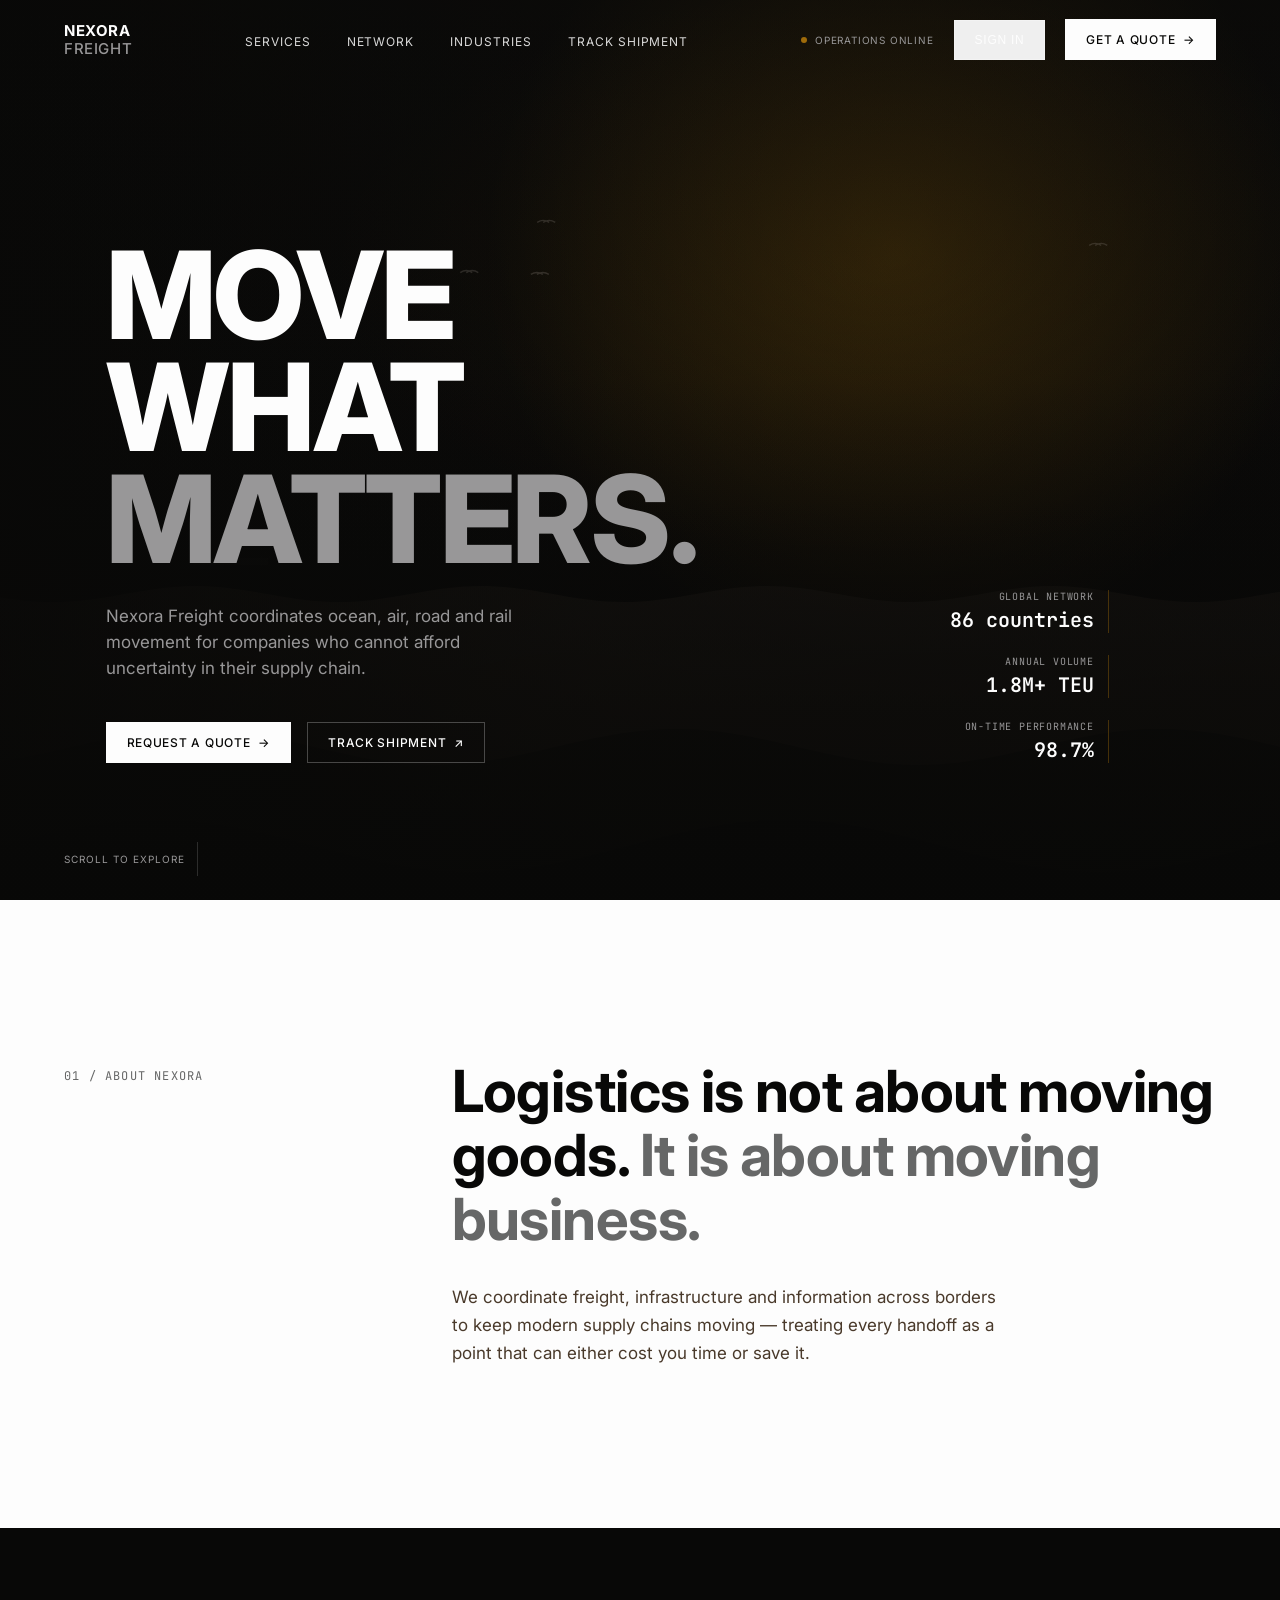
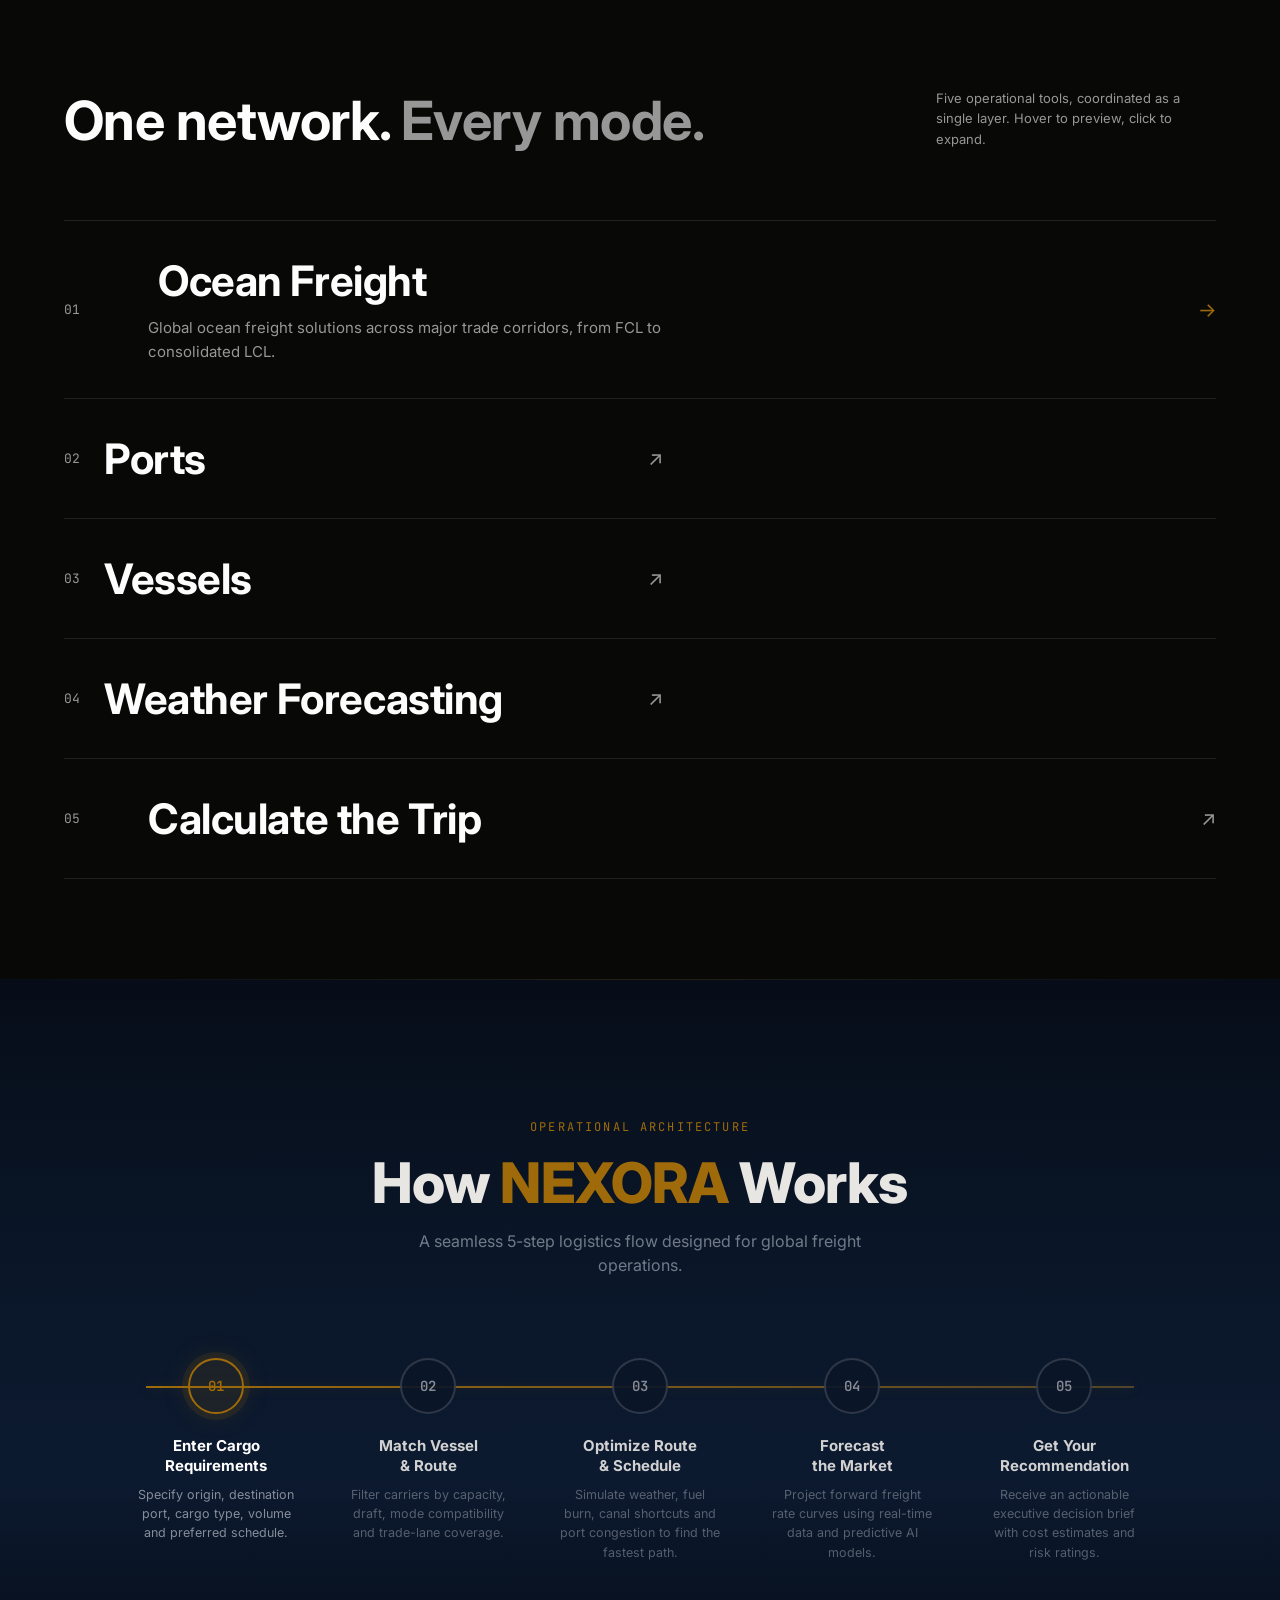
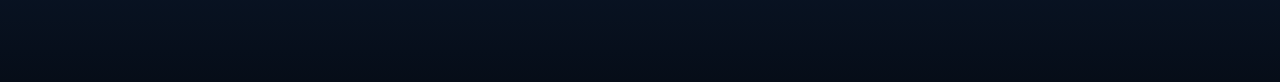
==== hackathon/frontend/index.html @ 0a317896 "final" ====
<!DOCTYPE html>
<html lang="en">

<head>
    <meta charset="UTF-8">
    <meta name="viewport" content="width=device-width, initial-scale=1, viewport-fit=cover">
    <title>Nexora Freight — Global Logistics &amp; Supply Chain Solutions</title>
    <meta name="description"
        content="Nexora Freight provides global ocean, air, road and rail logistics, freight forwarding, supply-chain visibility and transportation solutions.">
    <link rel="preconnect" href="https://fonts.googleapis.com">
    <link rel="preconnect" href="https://fonts.gstatic.com" crossorigin>
    <link
        href="https://fonts.googleapis.com/css2?family=Inter:wght@400;500;600;700;800&family=JetBrains+Mono:wght@400;500&display=swap"
        rel="stylesheet">
    <link rel="stylesheet" href="style.css">
    <script src="https://accounts.google.com/gsi/client" async defer></script>
</head>

<body>

    <nav id="nav" aria-label="Primary">
        <div class="wrap row">
            <div class="logo">NEXORA<span>FREIGHT</span></div>
            <ul class="nav-links">
                <li><a href="#services">SERVICES</a></li>
                <li><a href="#">NETWORK</a></li>
                <li><a href="#">INDUSTRIES</a></li>
                <li><a href="#">TRACK SHIPMENT</a></li>
            </ul>
            <div class="nav-right">
                <span class="status"><span class="dot"></span>OPERATIONS ONLINE</span>
                <button class="btn btn-ghost" id="signInBtn" type="button" style="cursor:pointer">SIGN IN</button>
                <a href="trip_invoice.html" class="btn btn-primary">GET A QUOTE <span class="arrow">→</span></a>

                <!-- User Profile (hidden until login) -->
                <div class="profile-wrapper" id="profileWrapper" style="display:none">
                    <button class="profile-avatar" id="profileAvatar" type="button" aria-label="User menu"></button>
                    <div class="profile-dropdown" id="profileDropdown">
                        <div class="profile-header" id="profileHeader">
                            <div class="profile-avatar-lg" id="profileAvatarLg"></div>
                            <div class="profile-info">
                                <div class="profile-name" id="profileName"></div>
                                <div class="profile-email" id="profileEmail"></div>
                            </div>
                        </div>
                        <div class="profile-divider"></div>
                        <a href="dashboard.html" class="profile-item" id="profileDashboard">
                            <svg width="16" height="16" viewBox="0 0 24 24" fill="none" stroke="currentColor"
                                stroke-width="2" stroke-linecap="round" stroke-linejoin="round">
                                <rect x="3" y="3" width="7" height="7" />
                                <rect x="14" y="3" width="7" height="7" />
                                <rect x="3" y="14" width="7" height="7" />
                                <rect x="14" y="14" width="7" height="7" />
                            </svg>
                            Dashboard
                        </a>
                        <button class="profile-item profile-logout" id="profileLogout" type="button">
                            <svg width="16" height="16" viewBox="0 0 24 24" fill="none" stroke="currentColor"
                                stroke-width="2" stroke-linecap="round" stroke-linejoin="round">
                                <path d="M9 21H5a2 2 0 01-2-2V5a2 2 0 012-2h4" />
                                <polyline points="16 17 21 12 16 7" />
                                <line x1="21" y1="12" x2="9" y2="12" />
                            </svg>
                            Logout
                        </button>
                    </div>
                </div>

                <button class="mobile-toggle">MENU</button>
            </div>
        </div>
    </nav>

    <header class="hero">
        <div class="hero-video" aria-hidden="true"><canvas id="oceanScene"></canvas>
            <div class="grain"></div>
        </div>
        <div class="wrap">
            <div class="eyebrow mono"><span>GLOBAL FREIGHT &amp; LOGISTICS</span><span>EST. 2008</span></div>
            <div class="hero-inner">
                <div>
                    <h1 class="headline">Move<br>what<br><em>matters.</em></h1>
                    <p class="hero-sub">Nexora Freight coordinates ocean, air, road and rail movement for companies who
                        cannot afford uncertainty in their supply chain.</p>
                    <div class="hero-ctas">
                        <a href="#" class="btn btn-primary">REQUEST A QUOTE <span class="arrow">→</span></a>
                        <a href="#" class="btn btn-ghost">TRACK SHIPMENT <span class="arrow">↗</span></a>
                    </div>
                </div>
                <div class="hud-col mono">
                    <div class="item">
                        <div class="label">GLOBAL NETWORK</div>
                        <div class="val">86 countries</div>
                    </div>
                    <div class="item">
                        <div class="label">ANNUAL VOLUME</div>
                        <div class="val">1.8M+ TEU</div>
                    </div>
                    <div class="item">
                        <div class="label">ON-TIME PERFORMANCE</div>
                        <div class="val">98.7%</div>
                    </div>
                </div>
            </div>
        </div>
        <div class="scroll-cue"><span>SCROLL TO EXPLORE</span><span class="line"></span></div>
    </header>

    <div class="modal-overlay" id="signInOverlay" role="dialog" aria-modal="true" aria-labelledby="signInTitle">
        <div class="modal">
            <button class="modal-close" id="signInClose" aria-label="Close sign in">×</button>
            <div class="eyebrow-sm mono">NEXORA FREIGHT · CLIENT PORTAL</div>
            <h3 id="signInTitle">Sign in to your account</h3>

            <form class="modal-form" id="signInForm" novalidate>
                <!-- Google Sign-In Button (rendered by Google) -->
                <div id="googleBtnContainer" class="google-btn-container"></div>

                <div class="modal-divider">
                    <span class="modal-divider-line"></span>
                    <span class="modal-divider-text mono">OR</span>
                    <span class="modal-divider-line"></span>
                </div>

                <div class="field" id="emailField">
                    <label for="signInEmail">Work email</label>
                    <input type="email" id="signInEmail" autocomplete="email" placeholder="you@company.com">
                    <div class="field-error">Enter a valid email address.</div>
                </div>
                <div class="field" id="passField">
                    <label for="signInPass">Password</label>
                    <input type="password" id="signInPass" autocomplete="current-password" placeholder="••••••••">
                    <div class="field-error">Password must be at least 6 characters.</div>
                </div>
                <button type="submit" class="modal-submit">SIGN IN →</button>
                <p class="modal-switch">No account yet? <button type="button" id="toRegister">Request access</button>
                </p>
            </form>

            <div class="modal-success" id="signInSuccess">
                <div class="check">✓</div>
                <h3 style="font-size:18px;margin-bottom:8px">You're signed in</h3>
                <p style="color:var(--text-sec);font-size:13px">Redirecting to your operations dashboard…</p>
            </div>
        </div>
    </div>

    <section class="intro">
        <div class="wrap intro-grid">
            <div class="intro-label mono">01 / ABOUT NEXORA</div>
            <div>
                <h2 class="statement">Logistics is not about moving goods. <span class="fade">It is about moving
                        business.</span></h2>
                <p class="intro-para">We coordinate freight, infrastructure and information across borders to keep
                    modern supply chains moving — treating every handoff as a point that can either cost you time or
                    save it.</p>
            </div>
        </div>
    </section>

    <section class="services" id="services">
        <div class="wrap">
            <div class="services-head">
                <h2 class="services-title">One network. <span class="muted">Every mode.</span></h2>
                <p class="services-note">Five operational tools, coordinated as a single layer. Hover to preview, click
                    to expand.</p>
            </div>

            <div id="serviceList">
                <div class="service-row" data-preview="OCEAN VESSEL">
                    <span class="num mono">01</span>
                    <div class="titles">
                        <h3>Ocean Freight</h3>
                        <p class="desc">Global ocean freight solutions across major trade corridors, from FCL to
                            consolidated LCL.</p>
                    </div>
                    <span class="arrow">↗</span>
                </div>
                <a href="ports_network.html" class="service-row" data-preview="PORT NETWORK" style="cursor:pointer;text-decoration:none;color:inherit;display:flex;align-items:center;gap:24px;">
                    <span class="num mono">02</span>
                    <div class="titles">
                        <h3>Ports</h3>
                        <p class="desc">Live congestion and berth status across our partner port network, so delays are
                            visible before they cost you.</p>
                    </div>
                    <span class="arrow">↗</span>
                </a>
                <a href="vessel_match.html" class="service-row" data-preview="VESSEL TRACKING" style="cursor:pointer;text-decoration:none;color:inherit;display:flex;align-items:center;gap:24px;">
                    <span class="num mono">03</span>
                    <div class="titles">
                        <h3>Vessels</h3>
                        <p class="desc">Smart vessel recommendations based on your cargo type, volume and real port constraints from our global database.</p>
                    </div>
                    <span class="arrow">↗</span>
                </a>
                <a href="weather_forecast.html" class="service-row" data-preview="ROUTE WEATHER" style="cursor:pointer;text-decoration:none;color:inherit;display:flex;align-items:center;gap:24px;">
                    <span class="num mono">04</span>
                    <div class="titles">
                        <h3>Weather Forecasting</h3>
                        <p class="desc">Route-level weather and sea-state forecasting, flagged early so plans can adjust
                            before disruption hits.</p>
                    </div>
                    <span class="arrow">↗</span>
                </a>
                <div class="service-row" data-preview="TRIP ESTIMATOR">
                    <span class="num mono">05</span>
                    <div class="titles">
                        <h3>Calculate the Trip</h3>
                        <p class="desc">Get an instant estimate for transit time based on mode, origin and destination.
                        </p>
                        <div class="calc">
                            <div>
                                <label for="calcMode">Mode</label>
                                <select id="calcMode">
                                    <option>Ocean</option>
                                    <option>Air</option>
                                    <option>Road</option>
                                    <option>Rail</option>
                                </select>
                            </div>
                            <div>
                                <label for="calcOrigin">Origin port/city</label>
                                <input type="text" id="calcOrigin" placeholder="e.g. Mumbai">
                            </div>
                            <div>
                                <label for="calcDest">Destination port/city</label>
                                <input type="text" id="calcDest" placeholder="e.g. Rotterdam">
                            </div>
                            <button type="button" id="calcRun">CALCULATE →</button>
                            <div class="calc-result mono" id="calcResult"></div>
                        </div>
                    </div>
                    <span class="arrow">↗</span>
                </div>
            </div>
        </div>
        <div class="service-preview mono" id="preview"></div>
    </section>

    <!-- ============ HOW IT WORKS ============ -->
    <section class="how-it-works" id="howItWorks">
        <div class="wrap">
            <div class="hiw-label mono">OPERATIONAL ARCHITECTURE</div>
            <h2 class="hiw-title">How <span class="accent">NEXORA</span> Works</h2>
            <p class="hiw-subtitle">A seamless 5-step logistics flow designed for global freight operations.</p>

            <div class="hiw-timeline">
                <!-- connecting line -->
                <div class="hiw-line" aria-hidden="true">
                    <div class="hiw-line-fill" id="hiwLineFill"></div>
                </div>

                <div class="hiw-step active" data-step="1">
                    <div class="hiw-circle">
                        <span class="hiw-num mono">01</span>
                        <div class="hiw-pulse"></div>
                    </div>
                    <h3 class="hiw-step-title">Enter Cargo<br>Requirements</h3>
                    <p class="hiw-step-desc">Specify origin, destination port, cargo type, volume and preferred
                        schedule.</p>
                </div>

                <div class="hiw-step" data-step="2">
                    <div class="hiw-circle">
                        <span class="hiw-num mono">02</span>
                        <div class="hiw-pulse"></div>
                    </div>
                    <h3 class="hiw-step-title">Match Vessel<br>& Route</h3>
                    <p class="hiw-step-desc">Filter carriers by capacity, draft, mode compatibility and trade-lane
                        coverage.</p>
                </div>

                <div class="hiw-step" data-step="3">
                    <div class="hiw-circle">
                        <span class="hiw-num mono">03</span>
                        <div class="hiw-pulse"></div>
                    </div>
                    <h3 class="hiw-step-title">Optimize Route<br>& Schedule</h3>
                    <p class="hiw-step-desc">Simulate weather, fuel burn, canal shortcuts and port congestion to find
                        the fastest path.</p>
                </div>

                <div class="hiw-step" data-step="4">
                    <div class="hiw-circle">
                        <span class="hiw-num mono">04</span>
                        <div class="hiw-pulse"></div>
                    </div>
                    <h3 class="hiw-step-title">Forecast<br>the Market</h3>
                    <p class="hiw-step-desc">Project forward freight rate curves using real-time data and predictive AI
                        models.</p>
                </div>

                <div class="hiw-step" data-step="5">
                    <div class="hiw-circle">
                        <span class="hiw-num mono">05</span>
                        <div class="hiw-pulse"></div>
                    </div>
                    <h3 class="hiw-step-title">Get Your<br>Recommendation</h3>
                    <p class="hiw-step-desc">Receive an actionable executive decision brief with cost estimates and risk
                        ratings.</p>
                </div>
            </div>
        </div>
    </section>

    <script>
        const nav = document.getElementById('nav');
        window.addEventListener('scroll', () => {
            nav.classList.toggle('scrolled', window.scrollY > 40);
        }, { passive: true });

        const reduced = window.matchMedia('(prefers-reduced-motion: reduce)').matches;

        // ---- animated ocean / ship "video" scene ----
        (function () {
            const canvas = document.getElementById('oceanScene');
            const ctx = canvas.getContext('2d');
            let w, h, dpr = Math.min(window.devicePixelRatio || 1, 2);
            function resize() {
                w = canvas.parentElement.offsetWidth; h = canvas.parentElement.offsetHeight;
                canvas.width = w * dpr; canvas.height = h * dpr;
                canvas.style.width = w + 'px'; canvas.style.height = h + 'px';
                ctx.setTransform(dpr, 0, 0, dpr, 0, 0);
            }
            resize();
            window.addEventListener('resize', resize);

            const waves = [
                { amp: 8, len: 0.022, speed: .014, y: .66, color: 'rgba(38,32,27,0.55)' },
                { amp: 13, len: 0.017, speed: .010, y: .74, color: 'rgba(24,20,17,0.75)' },
                { amp: 18, len: 0.013, speed: .007, y: .83, color: 'rgba(14,12,10,0.92)' },
                { amp: 26, len: 0.010, speed: .005, y: .94, color: 'rgba(8,8,7,1)' }
            ];
            const gulls = Array.from({ length: 4 }, (_, i) => ({ x: Math.random(), y: .22 + Math.random() * .12, s: .4 + Math.random() * .4, off: i * 1.7 }));
            let t = 0;
            let shipX = -0.18;
            const smoke = [];

            function drawSun() {
                const sx = w * 0.7, sy = h * 0.28;
                const glow = ctx.createRadialGradient(sx, sy, 0, sx, sy, w * 0.32);
                glow.addColorStop(0, 'rgba(159,107,10,0.35)');
                glow.addColorStop(1, 'rgba(159,107,10,0)');
                ctx.fillStyle = glow;
                ctx.fillRect(0, 0, w, h);
            }

            function drawGull(g) {
                const x = ((g.x + t * 0.00006 * g.s) % 1.15) * w - 0.1 * w;
                const y = g.y * h + Math.sin(t * 0.02 + g.off) * 4;
                ctx.strokeStyle = 'rgba(200,190,180,0.35)';
                ctx.lineWidth = 1.4;
                ctx.beginPath();
                ctx.moveTo(x - 6, y); ctx.quadraticCurveTo(x, y - 4, x + 6, y);
                ctx.moveTo(x, y); ctx.quadraticCurveTo(x + 6, y - 4, x + 12, y);
                ctx.stroke();
            }

            function drawDistantShip() {
                const x = w * 0.18, y = h * 0.62;
                ctx.fillStyle = 'rgba(20,17,15,0.55)';
                ctx.fillRect(x - 38, y, 76, 7);
                ctx.fillRect(x - 6, y - 14, 5, 14);
            }

            function drawShip(x, baseY) {
                const sx = x * w, sy = baseY * h;
                ctx.save();
                ctx.translate(sx, sy);
                // hull
                ctx.fillStyle = 'rgba(26,22,19,0.96)';
                ctx.beginPath();
                ctx.moveTo(-100, 14); ctx.lineTo(100, 14); ctx.lineTo(82, 30); ctx.lineTo(-82, 30); ctx.closePath();
                ctx.fill();
                // containers
                const colors = ['rgba(73,57,42,0.92)', 'rgba(102,103,103,0.85)', 'rgba(159,107,10,0.55)', 'rgba(52,44,36,0.92)'];
                for (let i = 0; i < 6; i++) {
                    ctx.fillStyle = colors[i % colors.length];
                    ctx.fillRect(-84 + i * 29, -8, 24, 18);
                }
                // bridge + funnel
                ctx.fillStyle = 'rgba(96,80,64,0.95)';
                ctx.fillRect(68, -28, 16, 38);
                ctx.fillStyle = 'rgba(40,33,27,0.95)';
                ctx.fillRect(74, -42, 7, 16);
                ctx.restore();

                // funnel smoke
                if (!reduced && Math.random() < 0.35) {
                    smoke.push({ x: sx + 77, y: sy - 44, life: 0, r: 2 + Math.random() * 2 });
                }
            }

            function drawSmoke() {
                for (let i = smoke.length - 1; i >= 0; i--) {
                    const p = smoke[i];
                    p.life += 1; p.y -= 0.35; p.x += 0.12; p.r += 0.03;
                    const alpha = Math.max(0, 0.18 - p.life * 0.0014);
                    if (alpha <= 0) { smoke.splice(i, 1); continue; }
                    ctx.fillStyle = `rgba(180,175,168,${alpha})`;
                    ctx.beginPath(); ctx.arc(p.x, p.y, p.r, 0, Math.PI * 2); ctx.fill();
                }
            }

            function frame() {
                ctx.clearRect(0, 0, w, h);
                const g = ctx.createLinearGradient(0, 0, 0, h);
                g.addColorStop(0, '#0d0c0a'); g.addColorStop(.55, '#0a0908'); g.addColorStop(1, '#040403');
                ctx.fillStyle = g; ctx.fillRect(0, 0, w, h);

                drawSun();
                gulls.forEach(drawGull);
                drawDistantShip();

                if (!reduced) { t += 1; shipX += 0.00022; if (shipX > 1.2) shipX = -0.2; }
                drawShip(shipX, 0.68);
                drawSmoke();

                // fog band for depth
                const fog = ctx.createLinearGradient(0, h * 0.55, 0, h * 0.78);
                fog.addColorStop(0, 'rgba(10,9,8,0)'); fog.addColorStop(1, 'rgba(10,9,8,0.4)');
                ctx.fillStyle = fog; ctx.fillRect(0, h * 0.5, w, h * 0.3);

                waves.forEach((wave, i) => {
                    ctx.beginPath();
                    ctx.moveTo(0, h);
                    for (let x = 0; x <= w; x += 8) {
                        const y = wave.y * h + Math.sin(x * wave.len + t * wave.speed + i) * wave.amp;
                        ctx.lineTo(x, y);
                    }
                    ctx.lineTo(w, h); ctx.closePath();
                    ctx.fillStyle = wave.color;
                    ctx.fill();
                });

                if (!reduced) requestAnimationFrame(frame);
            }
            frame();
        })();

        // ---- services accordion + cursor preview ----
        const rows = document.querySelectorAll('.service-row');
        const preview = document.getElementById('preview');
        rows.forEach(row => {
            row.addEventListener('click', (e) => {
                if (e.target.closest('.calc')) return;
                
                // If it's the Ports Network rthaow, navigate to the new page
                if (row.dataset.preview === 'PORT NETWORK') {
                    window.location.href = 'ports_network.html';
                    return;
                }

                const wasActive = row.classList.contains('active');
                rows.forEach(r => r.classList.remove('active'));
                if (!wasActive) row.classList.add('active');
            });
            row.addEventListener('mouseenter', () => {
                preview.textContent = row.dataset.preview;
                preview.classList.add('show');
            });
            row.addEventListener('mousemove', (e) => {
                preview.style.left = (e.clientX + 24) + 'px';
                preview.style.top = (e.clientY - 95) + 'px';
            });
            row.addEventListener('mouseleave', () => preview.classList.remove('show'));
        });
        rows[0].classList.add('active');

        // ---- trip calculator ----
        const calcRun = document.getElementById('calcRun');
        if (calcRun) {
            calcRun.addEventListener('click', () => {
                const mode = document.getElementById('calcMode').value;
                const origin = document.getElementById('calcOrigin').value.trim();
                const dest = document.getElementById('calcDest').value.trim();
                const result = document.getElementById('calcResult');
                if (!origin || !dest) {
                    result.textContent = 'Enter both an origin and a destination.';
                    return;
                }
                const base = { Ocean: [12, 26], Air: [1, 3], Road: [2, 7], Rail: [4, 10] }[mode];
                const days = base[0] + Math.floor(Math.random() * (base[1] - base[0]));
                result.textContent = `${origin.toUpperCase()} → ${dest.toUpperCase()} · ${mode.toUpperCase()} · ESTIMATED TRANSIT ${days} DAYS`;
            });
        }

        // ---- sign-in modal ----
        const overlay = document.getElementById('signInOverlay');
        const openBtn = document.getElementById('signInBtn');
        const closeBtn = document.getElementById('signInClose');
        const form = document.getElementById('signInForm');
        const success = document.getElementById('signInSuccess');
        const emailField = document.getElementById('emailField');
        const passField = document.getElementById('passField');

        // profile elements
        const profileWrapper = document.getElementById('profileWrapper');
        const profileAvatar = document.getElementById('profileAvatar');
        const profileAvatarLg = document.getElementById('profileAvatarLg');
        const profileDropdown = document.getElementById('profileDropdown');
        const profileName = document.getElementById('profileName');
        const profileEmail = document.getElementById('profileEmail');
        const profileLogout = document.getElementById('profileLogout');

        // ---- helpers ----
        function getInitial(str) {
            return str.charAt(0).toUpperCase();
        }
        function getUserName(email) {
            const local = email.split('@')[0];
            return local.charAt(0).toUpperCase() + local.slice(1).replace(/[._-]/g, ' ');
        }

        /**
         * Show the profile avatar in the nav.
         * @param {object} opts - { email, name?, picture? }
         */
        function showProfile(opts) {
            const email = typeof opts === 'string' ? opts : opts.email;
            const name = (typeof opts === 'object' && opts.name) ? opts.name : getUserName(email);
            const picture = (typeof opts === 'object' && opts.picture) ? opts.picture : null;

            // Small avatar in nav
            if (picture) {
                profileAvatar.textContent = '';
                profileAvatar.style.backgroundImage = `url(${picture})`;
                profileAvatar.style.backgroundSize = 'cover';
                profileAvatar.style.backgroundPosition = 'center';
                profileAvatar.classList.add('has-photo');
            } else {
                profileAvatar.textContent = getInitial(name || email);
                profileAvatar.style.backgroundImage = '';
                profileAvatar.classList.remove('has-photo');
            }

            // Large avatar in dropdown
            if (picture) {
                profileAvatarLg.textContent = '';
                profileAvatarLg.style.backgroundImage = `url(${picture})`;
                profileAvatarLg.style.backgroundSize = 'cover';
                profileAvatarLg.style.backgroundPosition = 'center';
            } else {
                profileAvatarLg.textContent = getInitial(name || email);
                profileAvatarLg.style.backgroundImage = '';
            }

            profileName.textContent = name;
            profileEmail.textContent = email;
            openBtn.style.display = 'none';
            profileWrapper.style.display = 'block';
        }

        function hideProfile() {
            profileWrapper.style.display = 'none';
            profileDropdown.classList.remove('open');
            profileAvatar.style.backgroundImage = '';
            profileAvatar.classList.remove('has-photo');
            profileAvatarLg.style.backgroundImage = '';
            openBtn.style.display = '';
            sessionStorage.removeItem('nexora_user');
            sessionStorage.removeItem('nexora_user_data');
        }

        // ---- restore session on page load ----
        const savedUserData = sessionStorage.getItem('nexora_user_data');
        const savedUser = sessionStorage.getItem('nexora_user');
        if (savedUserData) {
            showProfile(JSON.parse(savedUserData));
        } else if (savedUser) {
            showProfile(savedUser);
        }

        // ---- Supabase & Google Configuration ----
        const GOOGLE_CLIENT_ID = '793837663302-qopj5hepf1vnkiovvqihun5h9gdsnp37.apps.googleusercontent.com';
        const SUPABASE_URL = 'https://rrgwnlfefzcstdtmpojt.supabase.co';
        const SUPABASE_ANON_KEY = 'eyJhbGciOiJIUzI1NiIsInR5cCI6IkpXVCJ9.eyJpc3MiOiJzdXBhYmFzZSIsInJlZiI6InJyZ3dubGZlZnpjc3RkdG1wb2p0Iiwicm9sZSI6ImFub24iLCJpYXQiOjE3OTA1Nzg3NzcsImV4cCI6MjEwNjE1NDc3N30.3Eae1B7rueWyrDAhDmGLoAbslEo1jiXAbKzA5_gYyBI';

        // ---- Sync User to Supabase 'users' table ----
        async function saveUserToSupabase(userData) {
            try {
                const res = await fetch(`${SUPABASE_URL}/rest/v1/users`, {
                    method: 'POST',
                    headers: {
                        'apikey': SUPABASE_ANON_KEY,
                        'Authorization': `Bearer ${SUPABASE_ANON_KEY}`,
                        'Content-Type': 'application/json',
                        'Prefer': 'resolution=merge-duplicates'
                    },
                    body: JSON.stringify({
                        id: userData.id,
                        email: userData.email,
                        name: userData.name || '',
                        picture: userData.picture || '',
                        last_login: new Date().toISOString()
                    })
                });
                if (!res.ok) {
                    console.warn('Supabase sync warning:', res.status, await res.text());
                } else {
                    console.log('User synced to Supabase successfully:', userData.email);
                }
            } catch (err) {
                console.error('Failed to sync user with Supabase:', err);
            }
        }

        // ---- Google Sign-In ----
        function decodeJwt(token) {
            const base64Url = token.split('.')[1];
            const base64 = base64Url.replace(/-/g, '+').replace(/_/g, '/');
            return JSON.parse(decodeURIComponent(atob(base64).split('').map(c =>
                '%' + ('00' + c.charCodeAt(0).toString(16)).slice(-2)
            ).join('')));
        }

        async function handleGoogleCredential(response) {
            try {
                const payload = decodeJwt(response.credential);
                const userData = {
                    id: payload.sub,
                    email: payload.email,
                    name: payload.name || payload.email.split('@')[0],
                    picture: payload.picture || ''
                };
                sessionStorage.setItem('nexora_user', userData.email);
                sessionStorage.setItem('nexora_user_data', JSON.stringify(userData));

                // Save or update real user in Supabase
                await saveUserToSupabase(userData);

                form.classList.add('hide');
                success.classList.add('show');
                setTimeout(() => {
                    closeModal();
                    showProfile(userData);
                    window.location.href = 'dashboard.html';
                }, 1200);
            } catch (err) {
                console.error('Error handling Google credential:', err);
            }
        }

        // Initialize Google Sign-In when the library loads
        let googleInitDone = false;
        function initGoogleSignIn() {
            const container = document.getElementById('googleBtnContainer');
            if (!container) return;

            if (window.google && google.accounts && google.accounts.id) {
                try {
                    google.accounts.id.initialize({
                        client_id: GOOGLE_CLIENT_ID,
                        callback: handleGoogleCredential,
                        auto_select: false
                    });
                    google.accounts.id.renderButton(container, {
                        type: 'standard',
                        theme: 'outline',
                        size: 'large',
                        width: container.offsetWidth > 150 ? container.offsetWidth : 320,
                        text: 'signin_with',
                        shape: 'rectangular',
                        logo_alignment: 'left'
                    });
                    googleInitDone = true;
                } catch (e) {
                    console.error('Error rendering Google button:', e);
                }
            }
        }

        // Try to init on page load (GSI script loads async)
        window.addEventListener('load', initGoogleSignIn);
        // Retry in case GSI loads slowly
        setTimeout(initGoogleSignIn, 1200);
        setTimeout(initGoogleSignIn, 2500);

        // ---- modal open / close ----
        function openModal() {
            overlay.classList.add('open');
            form.classList.remove('hide');
            success.classList.remove('show');
            setTimeout(initGoogleSignIn, 60);
            document.getElementById('signInEmail').focus();
        }
        function closeModal() {
            overlay.classList.remove('open');
        }
        openBtn.addEventListener('click', openModal);
        closeBtn.addEventListener('click', closeModal);
        overlay.addEventListener('click', (e) => { if (e.target === overlay) closeModal(); });
        document.addEventListener('keydown', (e) => { if (e.key === 'Escape' && overlay.classList.contains('open')) closeModal(); });

        document.getElementById('toRegister').addEventListener('click', () => {
            document.getElementById('signInTitle').textContent = 'Request portal access';
            form.querySelector('.modal-submit').textContent = 'REQUEST ACCESS →';
        });

        // ---- form submit — login ----
        form.addEventListener('submit', async (e) => {
            e.preventDefault();
            const email = document.getElementById('signInEmail');
            const pass = document.getElementById('signInPass');
            const emailValid = /^[^\s@]+@[^\s@]+\.[^\s@]+$/.test(email.value.trim());
            const passValid = pass.value.length >= 6;
            emailField.classList.toggle('invalid', !emailValid);
            passField.classList.toggle('invalid', !passValid);
            if (!emailValid || !passValid) return;

            const userEmail = email.value.trim();
            const userName = getUserName(userEmail);
            
            const userData = {
                id: 'email_' + btoa(userEmail).replace(/[^a-zA-Z0-9]/g, ''),
                email: userEmail,
                name: userName,
                picture: `https://ui-avatars.com/api/?name=${encodeURIComponent(userName)}&background=0D8ABC&color=fff`
            };
            
            sessionStorage.setItem('nexora_user', userEmail);
            sessionStorage.setItem('nexora_user_data', JSON.stringify(userData));

            await saveUserToSupabase(userData);

            form.classList.add('hide');
            success.classList.add('show');
            setTimeout(() => {
                window.location.href = 'dashboard.html';
            }, 1400);
        });

        // ---- profile dropdown toggle ----
        profileAvatar.addEventListener('click', (e) => {
            e.stopPropagation();
            profileDropdown.classList.toggle('open');
        });

        // close dropdown when clicking outside
        document.addEventListener('click', (e) => {
            if (!profileWrapper.contains(e.target)) {
                profileDropdown.classList.remove('open');
            }
        });

        // ---- logout ----
        profileLogout.addEventListener('click', () => {
            hideProfile();
        });

        // ---- How It Works: scroll-triggered step reveal ----
        (function () {
            const steps = document.querySelectorAll('.hiw-step');
            const lineFill = document.getElementById('hiwLineFill');
            if (!steps.length || !lineFill) return;

            // click to activate a step
            steps.forEach(step => {
                step.addEventListener('click', () => {
                    steps.forEach(s => s.classList.remove('active'));
                    step.classList.add('active');
                });
            });

            // scroll observer: reveal steps one by one
            const observer = new IntersectionObserver((entries) => {
                entries.forEach(entry => {
                    if (entry.isIntersecting) {
                        entry.target.classList.add('visible');
                    }
                });
                // update the line fill based on how many steps are visible
                const visibleCount = document.querySelectorAll('.hiw-step.visible').length;
                const pct = ((visibleCount - 1) / (steps.length - 1)) * 100;
                lineFill.style.width = Math.max(0, pct) + '%';
            }, { threshold: 0.3 });

            steps.forEach((step, i) => {
                step.style.transitionDelay = (i * 0.12) + 's';
                observer.observe(step);
            });
        })();
    </script>
</body>

</html>
---- hackathon/frontend/style.css ----
:root {
    --bg: #080807;
    --off: #FDFDFD;
    --text-sec: #989798;
    --brown: #49392A;
    --muted: #666767;
    --accent: #9F6B0A;
    --beige: #D4C7B6;
    box-sizing: border-box;
    padding-top: env(safe-area-inset-top, 0px);
    padding-bottom: env(safe-area-inset-bottom, 0px);
}

* {
    box-sizing: inherit;
    margin: 0;
    padding: 0
}

html {
    scroll-behavior: smooth;
    scroll-padding-top: env(safe-area-inset-top, 0px)
}

body {
    background: var(--bg);
    color: var(--off);
    font-family: 'Inter', sans-serif;
    overflow-x: hidden;
}

.mono {
    font-family: 'JetBrains Mono', monospace
}

img {
    max-width: 100%
}

.wrap {
    max-width: 1480px;
    margin: 0 auto;
    padding: 0 64px
}

@media(max-width:1023px) {
    .wrap {
        padding: 0 32px
    }
}

@media(max-width:767px) {
    .wrap {
        padding: 0 20px
    }
}

/* NAV */
nav {
    position: fixed;
    top: 0;
    left: 0;
    right: 0;
    z-index: 100;
    height: 80px;
    display: flex;
    align-items: center;
    border-bottom: 1px solid transparent;
    transition: background .4s ease, border-color .4s ease, backdrop-filter .4s ease;
    padding-top: env(safe-area-inset-top, 0px);
}

nav.scrolled {
    background: rgba(8, 8, 7, .82);
    backdrop-filter: blur(10px);
    border-bottom: 1px solid rgba(255, 255, 255, .08)
}

nav .row {
    width: 100%;
    display: flex;
    align-items: center;
    justify-content: space-between
}

.logo {
    font-weight: 700;
    font-size: 15px;
    line-height: 1.15;
    letter-spacing: .04em
}

.logo span {
    display: block;
    color: var(--text-sec);
    font-weight: 500
}

.nav-links {
    display: flex;
    gap: 36px;
    list-style: none
}

.nav-links a {
    color: var(--off);
    text-decoration: none;
    font-size: 12px;
    letter-spacing: .08em;
    opacity: .85;
    transition: opacity .25s
}

.nav-links a:hover {
    opacity: 1
}

.nav-right {
    display: flex;
    align-items: center;
    gap: 20px
}

.status {
    display: flex;
    align-items: center;
    gap: 8px;
    font-size: 10px;
    letter-spacing: .08em;
    color: var(--text-sec)
}

.dot {
    width: 6px;
    height: 6px;
    border-radius: 50%;
    background: var(--accent);
    animation: pulse 2.4s ease-in-out infinite
}

@keyframes pulse {

    0%,
    100% {
        opacity: 1
    }

    50% {
        opacity: .3
    }
}

.btn {
    font-size: 12px;
    letter-spacing: .06em;
    font-weight: 500;
    padding: 12px 20px;
    text-decoration: none;
    display: inline-flex;
    align-items: center;
    gap: 8px;
    transition: transform .3s cubic-bezier(.2, .7, .2, 1), background .3s, color .3s, border-color .3s;
}

.btn-primary {
    background: var(--off);
    color: var(--bg);
    border: 1px solid var(--off)
}

.btn-primary:hover {
    transform: translateX(2px)
}

.btn-ghost {
    border: 1px solid rgba(255, 255, 255, .25);
    color: var(--off)
}

.btn-ghost:hover {
    border-color: var(--off)
}

.btn .arrow {
    transition: transform .3s cubic-bezier(.2, .7, .2, 1)
}

.btn:hover .arrow {
    transform: translateX(4px)
}

.mobile-toggle {
    display: none
}

@media(max-width:900px) {

    .nav-links,
    .nav-right .btn-ghost {
        display: none
    }

    .mobile-toggle {
        display: block;
        background: none;
        border: none;
        color: var(--off);
        font-size: 11px;
        letter-spacing: .08em;
        font-family: 'JetBrains Mono', monospace
    }
}

/* HERO */
header.hero {
    position: relative;
    min-height: 100vh;
    display: flex;
    flex-direction: column;
    justify-content: center;
    padding-top: 120px;
    padding-bottom: 60px;
}

.hero-video {
    position: absolute;
    inset: 0;
    overflow: hidden
}

.hero-video canvas {
    position: absolute;
    inset: 0;
    width: 100%;
    height: 100%;
    display: block;
    animation: kenburns 42s ease-in-out infinite alternate;
    transform-origin: 60% 55%;
}

@keyframes kenburns {
    0% {
        transform: scale(1)
    }

    100% {
        transform: scale(1.09)
    }
}

.hero-video .grain {
    position: absolute;
    inset: -20%;
    opacity: .05;
    pointer-events: none;
    mix-blend-mode: overlay;
    background-image: url("data:image/svg+xml,%3Csvg xmlns='http://www.w3.org/2000/svg' width='120' height='120'%3E%3Cfilter id='n'%3E%3CfeTurbulence type='fractalNoise' baseFrequency='0.9' numOctaves='2' stitchTiles='stitch'/%3E%3C/filter%3E%3Crect width='100%25' height='100%25' filter='url(%23n)'/%3E%3C/svg%3E");
}

.hero-video::after {
    content: '';
    position: absolute;
    inset: 0;
    background: linear-gradient(180deg, rgba(8, 8, 7, .5) 0%, rgba(8, 8, 7, .25) 42%, rgba(8, 8, 7, .9) 100%),
        linear-gradient(90deg, rgba(8, 8, 7, .78) 0%, rgba(8, 8, 7, .1) 48%, rgba(8, 8, 7, .2) 100%),
        radial-gradient(ellipse 60% 45% at 68% 30%, rgba(159, 107, 10, .12), transparent 70%);
}

.hero-inner {
    position: relative;
    display: grid;
    grid-template-columns: 1.15fr .85fr;
    gap: 40px;
    align-items: end
}

@media(max-width:1023px) {
    .hero-inner {
        grid-template-columns: 1fr
    }
}

.eyebrow {
    font-size: 11px;
    letter-spacing: .14em;
    color: var(--text-sec);
    margin-bottom: 28px;
    display: flex;
    gap: 20px
}

h1.headline {
    font-size: clamp(48px, 9.5vw, 148px);
    line-height: .92;
    font-weight: 800;
    letter-spacing: -.02em;
    text-transform: uppercase;
}

h1.headline em {
    font-style: normal;
    color: var(--text-sec)
}

.hero-sub {
    margin-top: 28px;
    max-width: 420px;
    color: var(--text-sec);
    font-size: 17px;
    line-height: 1.55;
}

.hero-ctas {
    display: flex;
    gap: 16px;
    margin-top: 40px;
    flex-wrap: wrap
}

/* HUD stats over video */
.hud-col {
    position: relative;
    height: 420px;
    display: flex;
    flex-direction: column;
    justify-content: flex-end;
    align-items: flex-end;
    gap: 22px;
    text-align: right
}

@media(max-width:1023px) {
    .hud-col {
        display: none
    }
}

.hud-col .item {
    border-right: 1px solid rgba(159, 107, 10, .4);
    padding-right: 14px
}

.hud-col .item .label {
    font-size: 10px;
    letter-spacing: .08em;
    color: var(--text-sec)
}

.hud-col .item .val {
    font-size: 20px;
    font-weight: 600;
    margin-top: 4px
}

.scroll-cue {
    position: absolute;
    bottom: 24px;
    left: 64px;
    display: flex;
    align-items: center;
    gap: 12px;
    font-size: 10px;
    letter-spacing: .1em;
    color: var(--text-sec);
}

@media(max-width:767px) {
    .scroll-cue {
        left: 20px
    }
}

.scroll-cue .line {
    width: 1px;
    height: 34px;
    background: rgba(255, 255, 255, .15);
    position: relative;
    overflow: hidden
}

.scroll-cue .line::after {
    content: '';
    position: absolute;
    top: -40%;
    left: 0;
    width: 100%;
    height: 40%;
    background: var(--off);
    animation: scrolldown 2.2s ease-in-out infinite
}

@keyframes scrolldown {
    0% {
        top: -40%
    }

    100% {
        top: 100%
    }
}

/* INTRO */
section.intro {
    background: var(--off);
    color: var(--bg);
    padding: 160px 0
}

@media(max-width:767px) {
    section.intro {
        padding: 100px 0
    }
}

.intro-grid {
    display: grid;
    grid-template-columns: .6fr 1.4fr;
    gap: 60px
}

@media(max-width:900px) {
    .intro-grid {
        grid-template-columns: 1fr;
        gap: 32px
    }
}

.intro-label {
    font-size: 12px;
    letter-spacing: .1em;
    color: var(--muted);
    padding-top: 8px
}

h2.statement {
    font-size: clamp(30px, 5vw, 58px);
    line-height: 1.1;
    font-weight: 700;
    letter-spacing: -.01em
}

h2.statement .fade {
    color: var(--muted)
}

.intro-para {
    margin-top: 32px;
    max-width: 560px;
    font-size: 17px;
    line-height: 1.65;
    color: var(--brown)
}

/* SERVICES */
section.services {
    background: var(--bg);
    padding: 160px 0 100px;
    position: relative
}

@media(max-width:767px) {
    section.services {
        padding: 100px 0 60px
    }
}

.services-head {
    display: flex;
    justify-content: space-between;
    align-items: flex-end;
    margin-bottom: 70px;
    gap: 24px;
    flex-wrap: wrap
}

h2.services-title {
    font-size: clamp(32px, 4.6vw, 54px);
    line-height: 1.08;
    font-weight: 700;
    letter-spacing: -.01em
}

.services-title .muted {
    color: var(--text-sec)
}

.services-note {
    max-width: 280px;
    font-size: 13px;
    color: var(--text-sec);
    line-height: 1.6
}

.service-row {
    border-top: 1px solid rgba(255, 255, 255, .1);
    padding: 34px 0;
    display: grid;
    grid-template-columns: 60px 1fr auto;
    align-items: center;
    gap: 24px;
    cursor: pointer;
    position: relative;
    transition: padding .4s cubic-bezier(.2, .7, .2, 1);
}

.service-row:last-child {
    border-bottom: 1px solid rgba(255, 255, 255, .1)
}

.service-row .num {
    font-size: 13px;
    color: var(--text-sec)
}

.service-row .titles {
    overflow: hidden
}

.service-row h3 {
    font-size: clamp(24px, 3.4vw, 42px);
    font-weight: 700;
    letter-spacing: -.01em;
    transition: transform .4s cubic-bezier(.2, .7, .2, 1)
}

.service-row .desc {
    max-height: 0;
    opacity: 0;
    overflow: hidden;
    color: var(--text-sec);
    font-size: 15px;
    line-height: 1.6;
    max-width: 520px;
    transition: max-height .4s cubic-bezier(.2, .7, .2, 1), opacity .3s ease .05s, margin-top .4s;
}

.service-row.active .desc {
    max-height: 80px;
    opacity: 1;
    margin-top: 10px
}

.service-row.active h3 {
    transform: translateX(10px)
}

.service-row .arrow {
    font-size: 20px;
    transition: transform .35s cubic-bezier(.2, .7, .2, 1);
    color: var(--text-sec)
}

.service-row.active .arrow {
    transform: rotate(45deg);
    color: var(--accent)
}

.service-preview {
    position: fixed;
    pointer-events: none;
    width: 280px;
    height: 190px;
    z-index: 60;
    border: 1px solid rgba(255, 255, 255, .1);
    opacity: 0;
    transform: scale(.9);
    transition: opacity .3s ease, transform .3s cubic-bezier(.2, .7, .2, 1);
    background: linear-gradient(150deg, #241d18, #0d0b09);
    display: flex;
    align-items: center;
    justify-content: center;
    font-family: 'JetBrains Mono', monospace;
    font-size: 11px;
    letter-spacing: .08em;
    color: var(--accent);
}

.service-preview.show {
    opacity: 1;
    transform: scale(1)
}

@media(max-width:900px) {
    .service-preview {
        display: none
    }
}

@media(max-width:640px) {
    .service-row {
        grid-template-columns: 34px 1fr auto;
        gap: 14px;
        padding: 24px 0
    }
}

/* trip calculator inside service row */
.calc {
    display: none;
    grid-column: 1/-1;
    margin-top: 18px;
    padding-top: 18px;
    border-top: 1px dashed rgba(255, 255, 255, .12)
}

.service-row.active .calc {
    display: grid;
    grid-template-columns: repeat(auto-fit, minmax(140px, 1fr));
    gap: 14px;
    align-items: end
}

.calc label {
    font-size: 10px;
    letter-spacing: .08em;
    color: var(--text-sec);
    display: block;
    margin-bottom: 6px
}

.calc select,
.calc input {
    width: 100%;
    background: rgba(255, 255, 255, .04);
    border: 1px solid rgba(255, 255, 255, .14);
    color: var(--off);
    padding: 10px 12px;
    font-family: 'Inter', sans-serif;
    font-size: 13px;
}

.calc button {
    grid-column: span 1;
    background: var(--accent);
    color: var(--bg);
    border: none;
    padding: 11px 16px;
    font-size: 12px;
    letter-spacing: .06em;
    font-weight: 600;
    cursor: pointer;
    transition: opacity .25s
}

.calc button:hover {
    opacity: .85
}

.calc-result {
    grid-column: 1/-1;
    margin-top: 8px;
    font-size: 13px;
    color: var(--accent);
    min-height: 18px
}

/* SIGN IN MODAL */
.modal-overlay {
    position: fixed;
    inset: 0;
    z-index: 200;
    background: rgba(8, 8, 7, .72);
    backdrop-filter: blur(6px);
    display: flex;
    align-items: center;
    justify-content: center;
    padding: 20px;
    opacity: 0;
    pointer-events: none;
    transition: opacity .3s ease;
}

.modal-overlay.open {
    opacity: 1;
    pointer-events: auto
}

.modal {
    width: 100%;
    max-width: 420px;
    background: var(--bg);
    border: 1px solid rgba(255, 255, 255, .12);
    padding: 44px 36px;
    position: relative;
    transform: translateY(14px);
    transition: transform .35s cubic-bezier(.2, .7, .2, 1);
}

.modal-overlay.open .modal {
    transform: translateY(0)
}

.modal-close {
    position: absolute;
    top: 18px;
    right: 18px;
    background: none;
    border: none;
    color: var(--text-sec);
    font-size: 20px;
    cursor: pointer;
    line-height: 1
}

.modal-close:hover {
    color: var(--off)
}

.modal .eyebrow-sm {
    font-size: 11px;
    letter-spacing: .1em;
    color: var(--accent);
    margin-bottom: 10px
}

.modal h3 {
    font-size: 26px;
    font-weight: 700;
    letter-spacing: -.01em;
    margin-bottom: 26px
}

.field {
    margin-bottom: 16px
}

.field label {
    font-size: 11px;
    letter-spacing: .06em;
    color: var(--text-sec);
    display: block;
    margin-bottom: 6px
}

.field input {
    width: 100%;
    background: rgba(255, 255, 255, .04);
    border: 1px solid rgba(255, 255, 255, .14);
    color: var(--off);
    padding: 12px 14px;
    font-family: 'Inter', sans-serif;
    font-size: 14px;
}

.field input:focus {
    border-color: var(--accent);
    outline: none
}

.field-error {
    font-size: 11px;
    color: #c96a4a;
    margin-top: 6px;
    display: none
}

.field.invalid input {
    border-color: #c96a4a
}

.field.invalid .field-error {
    display: block
}

.modal-submit {
    width: 100%;
    background: var(--off);
    color: var(--bg);
    border: none;
    padding: 13px;
    font-size: 13px;
    letter-spacing: .06em;
    font-weight: 600;
    cursor: pointer;
    margin-top: 6px;
    transition: opacity .25s;
}

.modal-submit:hover {
    opacity: .88
}

.modal-switch {
    font-size: 12px;
    color: var(--text-sec);
    margin-top: 20px;
    text-align: center
}

.modal-switch button {
    background: none;
    border: none;
    color: var(--accent);
    cursor: pointer;
    font-size: 12px;
    padding: 0
}

.modal-success {
    display: none;
    text-align: center;
    padding: 20px 0
}

.modal-success.show {
    display: block
}

.modal-success .check {
    font-size: 32px;
    color: var(--accent);
    margin-bottom: 14px
}

.modal-form.hide {
    display: none
}

/* Google Sign-In Button Container */
.google-btn-container {
    width: 100%;
    display: flex;
    justify-content: center;
    min-height: 44px;
}

/* OR Divider */
.modal-divider {
    display: flex;
    align-items: center;
    gap: 14px;
    margin: 20px 0 18px;
}

.modal-divider-line {
    flex: 1;
    height: 1px;
    background: rgba(255, 255, 255, .1);
}

.modal-divider-text {
    font-size: 11px;
    letter-spacing: .1em;
    color: var(--text-sec);
}

/* Profile avatar with photo */
.profile-avatar.has-photo {
    background: none;
    border-color: rgba(255, 255, 255, .2);
}

.profile-avatar.has-photo:hover {
    border-color: var(--accent);
}

@media (prefers-reduced-motion: reduce) {
    * {
        animation-duration: .01ms !important;
        transition-duration: .01ms !important
    }
}

.visually-hidden {
    position: absolute;
    width: 1px;
    height: 1px;
    overflow: hidden;
    clip: rect(0 0 0 0)
}

a:focus-visible,
button:focus-visible {
    outline: 2px solid var(--accent);
    outline-offset: 3px
}

/* ===================== HOW IT WORKS ===================== */
.how-it-works {
    background: linear-gradient(180deg, #060d18 0%, #0a1628 40%, #0c1a30 70%, #060d18 100%);
    padding: 140px 0 120px;
    position: relative;
    overflow: hidden;
}

.how-it-works::before {
    content: '';
    position: absolute;
    top: 0;
    left: 0;
    right: 0;
    height: 1px;
    background: linear-gradient(90deg, transparent, rgba(159, 107, 10, .2), transparent);
}

.hiw-label {
    text-align: center;
    font-size: 12px;
    letter-spacing: .18em;
    color: var(--accent);
    margin-bottom: 18px;
}

.hiw-title {
    text-align: center;
    font-size: clamp(32px, 5vw, 56px);
    font-weight: 800;
    line-height: 1.1;
    letter-spacing: -.01em;
    color: #e8e6e3;
    margin-bottom: 14px;
}

.hiw-title .accent {
    color: var(--accent);
}

.hiw-subtitle {
    text-align: center;
    font-size: 16px;
    color: rgba(200, 205, 215, .55);
    max-width: 480px;
    margin: 0 auto 80px;
    line-height: 1.55;
}

/* Timeline container */
.hiw-timeline {
    display: flex;
    justify-content: space-between;
    align-items: flex-start;
    position: relative;
    max-width: 1100px;
    margin: 0 auto;
    padding: 0 20px;
}

/* Connecting horizontal line */
.hiw-line {
    position: absolute;
    top: 28px;
    left: 56px;
    right: 56px;
    height: 2px;
    background: rgba(255, 255, 255, .08);
    z-index: 1;
}

.hiw-line-fill {
    height: 100%;
    width: 0;
    background: linear-gradient(90deg, var(--accent), rgba(159, 107, 10, .4));
    transition: width .8s cubic-bezier(.2, .7, .2, 1);
    box-shadow: 0 0 12px rgba(159, 107, 10, .25);
}

/* Each step */
.hiw-step {
    display: flex;
    flex-direction: column;
    align-items: center;
    text-align: center;
    flex: 1;
    position: relative;
    z-index: 2;
    cursor: pointer;
    /* scroll reveal */
    opacity: 0;
    transform: translateY(24px);
    transition: opacity .5s ease, transform .5s cubic-bezier(.2, .7, .2, 1);
}

.hiw-step.visible {
    opacity: 1;
    transform: translateY(0);
}

/* Circle */
.hiw-circle {
    width: 56px;
    height: 56px;
    border-radius: 50%;
    border: 2px solid rgba(255, 255, 255, .15);
    background: rgba(10, 22, 40, .9);
    display: flex;
    align-items: center;
    justify-content: center;
    position: relative;
    margin-bottom: 22px;
    transition: border-color .35s ease, background .35s ease, box-shadow .35s ease, transform .3s ease;
}

.hiw-step:hover .hiw-circle {
    transform: scale(1.08);
    border-color: rgba(159, 107, 10, .5);
}

/* Active step */
.hiw-step.active .hiw-circle {
    border-color: var(--accent);
    background: rgba(159, 107, 10, .12);
    box-shadow: 0 0 0 6px rgba(159, 107, 10, .12), 0 0 28px rgba(159, 107, 10, .18);
}

.hiw-num {
    font-size: 14px;
    font-weight: 600;
    color: rgba(255, 255, 255, .5);
    transition: color .35s ease;
    z-index: 1;
}

.hiw-step.active .hiw-num {
    color: var(--accent);
}

/* Pulse ring on active */
.hiw-pulse {
    position: absolute;
    inset: -6px;
    border-radius: 50%;
    border: 1.5px solid var(--accent);
    opacity: 0;
    transform: scale(.85);
    pointer-events: none;
}

.hiw-step.active .hiw-pulse {
    animation: hiwPulse 2.4s ease-in-out infinite;
}

@keyframes hiwPulse {
    0% {
        opacity: .5;
        transform: scale(.9);
    }
    70% {
        opacity: 0;
        transform: scale(1.35);
    }
    100% {
        opacity: 0;
        transform: scale(1.35);
    }
}

/* Step text */
.hiw-step-title {
    font-size: 15px;
    font-weight: 700;
    color: rgba(232, 230, 227, .9);
    line-height: 1.35;
    margin-bottom: 8px;
    transition: color .3s ease;
}

.hiw-step.active .hiw-step-title {
    color: #fff;
}

.hiw-step-desc {
    font-size: 12.5px;
    color: rgba(200, 205, 215, .4);
    line-height: 1.55;
    max-width: 160px;
    transition: color .3s ease;
}

.hiw-step.active .hiw-step-desc {
    color: rgba(200, 205, 215, .65);
}

/* Mobile: vertical layout */
@media (max-width: 767px) {
    .how-it-works {
        padding: 100px 0 80px;
    }

    .hiw-subtitle {
        margin-bottom: 50px;
    }

    .hiw-timeline {
        flex-direction: column;
        align-items: flex-start;
        gap: 8px;
        padding: 0;
    }

    .hiw-line {
        top: 0;
        bottom: 0;
        left: 27px;
        right: auto;
        width: 2px;
        height: auto;
    }

    .hiw-line-fill {
        width: 100% !important;
        height: 0;
        transition: height .8s cubic-bezier(.2, .7, .2, 1);
    }

    .hiw-step {
        flex-direction: row;
        text-align: left;
        gap: 20px;
        padding: 14px 0;
    }

    .hiw-circle {
        flex-shrink: 0;
        margin-bottom: 0;
    }

    .hiw-step-desc {
        max-width: none;
    }
}

/* ===================== USER PROFILE ===================== */
.profile-wrapper {
    position: relative;
}

.profile-avatar {
    width: 38px;
    height: 38px;
    border-radius: 50%;
    background: linear-gradient(135deg, var(--accent), #c8912e);
    color: var(--bg);
    font-size: 14px;
    font-weight: 700;
    font-family: 'Inter', sans-serif;
    letter-spacing: .02em;
    border: 2px solid rgba(159, 107, 10, .45);
    cursor: pointer;
    display: flex;
    align-items: center;
    justify-content: center;
    transition: transform .25s cubic-bezier(.2, .7, .2, 1), box-shadow .25s ease;
}

.profile-avatar:hover {
    transform: scale(1.08);
    box-shadow: 0 0 0 4px rgba(159, 107, 10, .18);
}

/* Dropdown */
.profile-dropdown {
    position: absolute;
    top: calc(100% + 14px);
    right: 0;
    width: 260px;
    background: rgba(18, 16, 14, .96);
    backdrop-filter: blur(18px);
    border: 1px solid rgba(255, 255, 255, .1);
    border-radius: 12px;
    padding: 8px 0;
    opacity: 0;
    visibility: hidden;
    transform: translateY(-8px) scale(.97);
    transform-origin: top right;
    transition: opacity .25s ease, transform .25s cubic-bezier(.2, .7, .2, 1), visibility 0s .25s;
    z-index: 150;
    box-shadow: 0 16px 48px rgba(0, 0, 0, .55), 0 0 0 1px rgba(255, 255, 255, .04) inset;
}

.profile-dropdown.open {
    opacity: 1;
    visibility: visible;
    transform: translateY(0) scale(1);
    transition: opacity .25s ease, transform .25s cubic-bezier(.2, .7, .2, 1), visibility 0s 0s;
}

/* Profile header inside dropdown */
.profile-header {
    display: flex;
    align-items: center;
    gap: 12px;
    padding: 14px 18px 12px;
}

.profile-avatar-lg {
    width: 40px;
    height: 40px;
    border-radius: 50%;
    background: linear-gradient(135deg, var(--accent), #c8912e);
    color: var(--bg);
    font-size: 16px;
    font-weight: 700;
    font-family: 'Inter', sans-serif;
    display: flex;
    align-items: center;
    justify-content: center;
    flex-shrink: 0;
}

.profile-info {
    overflow: hidden;
}

.profile-name {
    font-size: 14px;
    font-weight: 600;
    color: var(--off);
    white-space: nowrap;
    overflow: hidden;
    text-overflow: ellipsis;
}

.profile-email {
    font-size: 11px;
    color: var(--text-sec);
    margin-top: 2px;
    white-space: nowrap;
    overflow: hidden;
    text-overflow: ellipsis;
    font-family: 'JetBrains Mono', monospace;
    letter-spacing: .02em;
}

.profile-divider {
    height: 1px;
    background: rgba(255, 255, 255, .08);
    margin: 4px 16px;
}

/* Menu items */
.profile-item {
    display: flex;
    align-items: center;
    gap: 12px;
    width: 100%;
    padding: 11px 18px;
    font-size: 13px;
    font-weight: 500;
    font-family: 'Inter', sans-serif;
    color: var(--off);
    text-decoration: none;
    border: none;
    background: none;
    cursor: pointer;
    transition: background .2s ease, color .2s ease;
    letter-spacing: .01em;
}

.profile-item:hover {
    background: rgba(255, 255, 255, .06);
}

.profile-item svg {
    opacity: .55;
    transition: opacity .2s ease;
    flex-shrink: 0;
}

.profile-item:hover svg {
    opacity: .9;
}

.profile-logout {
    color: #c96a4a;
}

.profile-logout:hover {
    background: rgba(201, 106, 74, .1);
}

.profile-logout svg {
    stroke: #c96a4a;
}

/* tiny arrow nub pointing up from dropdown */
.profile-dropdown::before {
    content: '';
    position: absolute;
    top: -6px;
    right: 14px;
    width: 12px;
    height: 12px;
    background: rgba(18, 16, 14, .96);
    border: 1px solid rgba(255, 255, 255, .1);
    border-bottom: none;
    border-right: none;
    transform: rotate(45deg);
    z-index: -1;
}
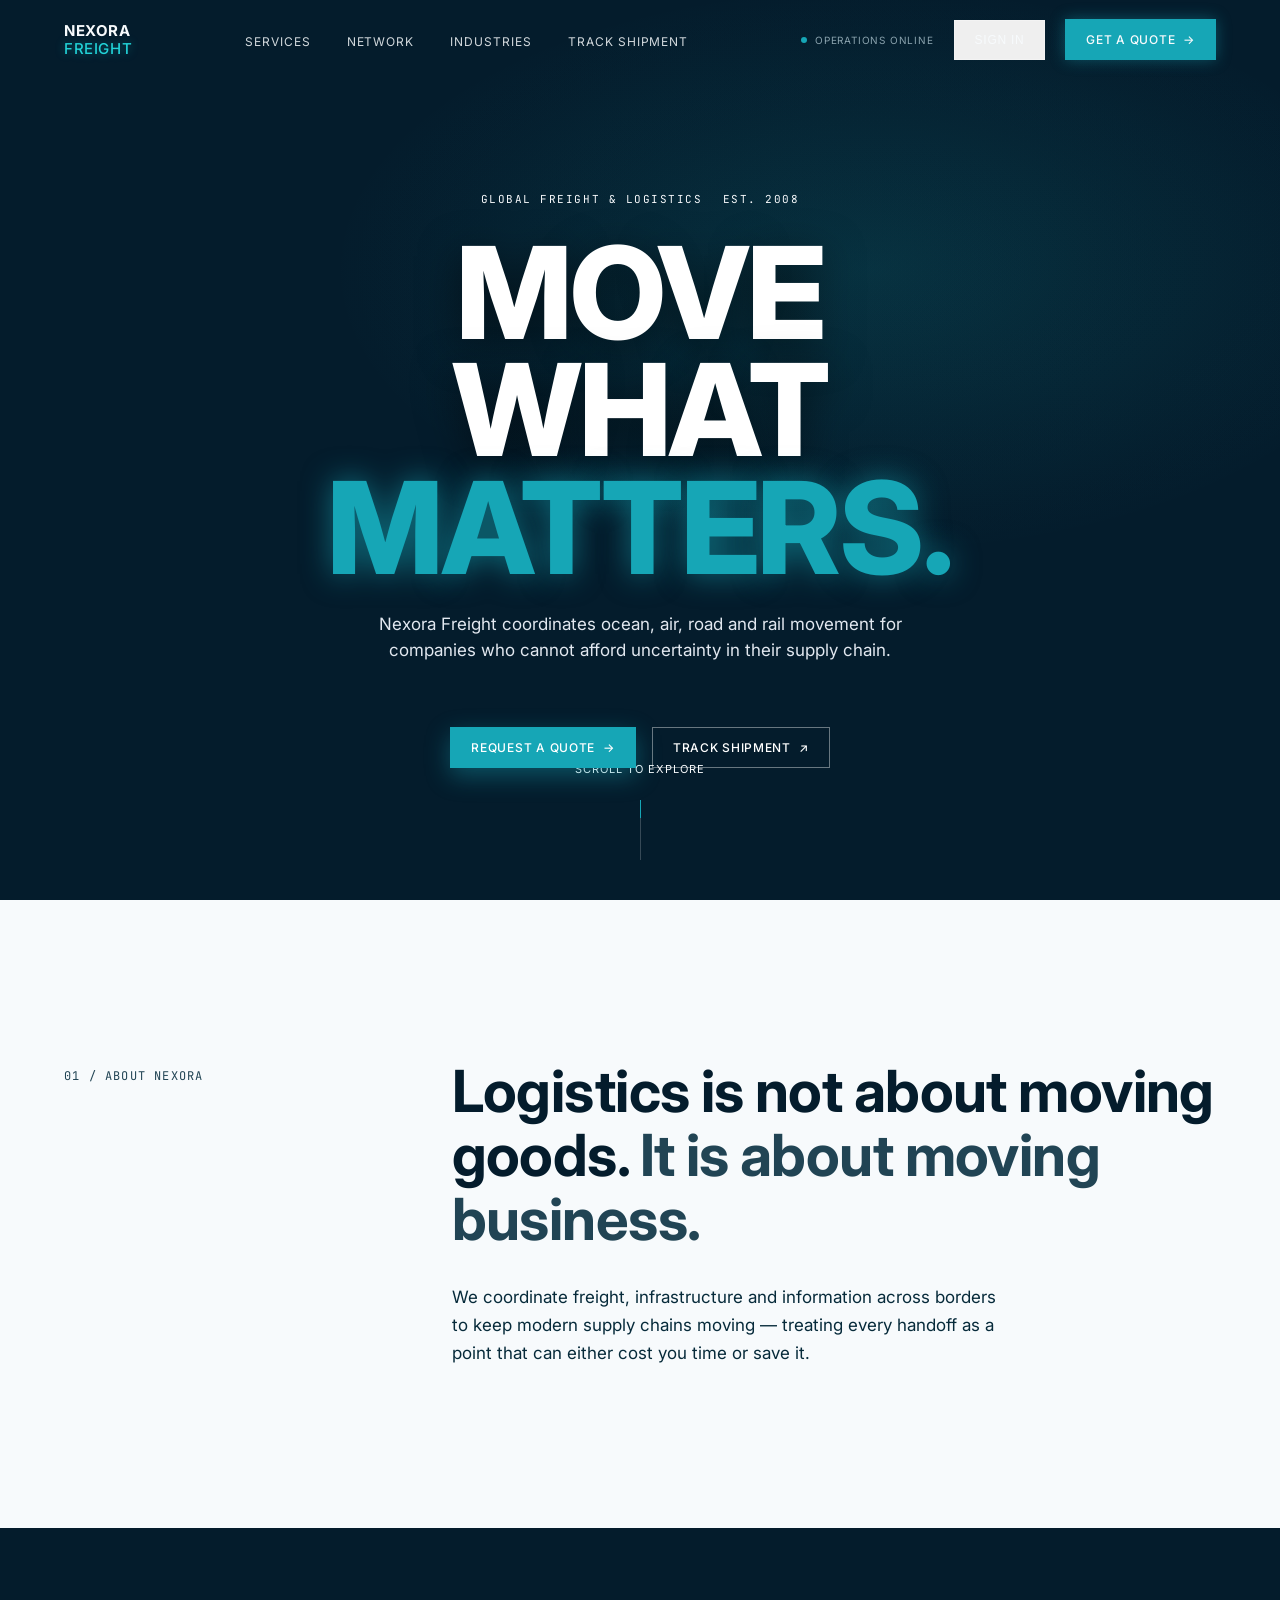
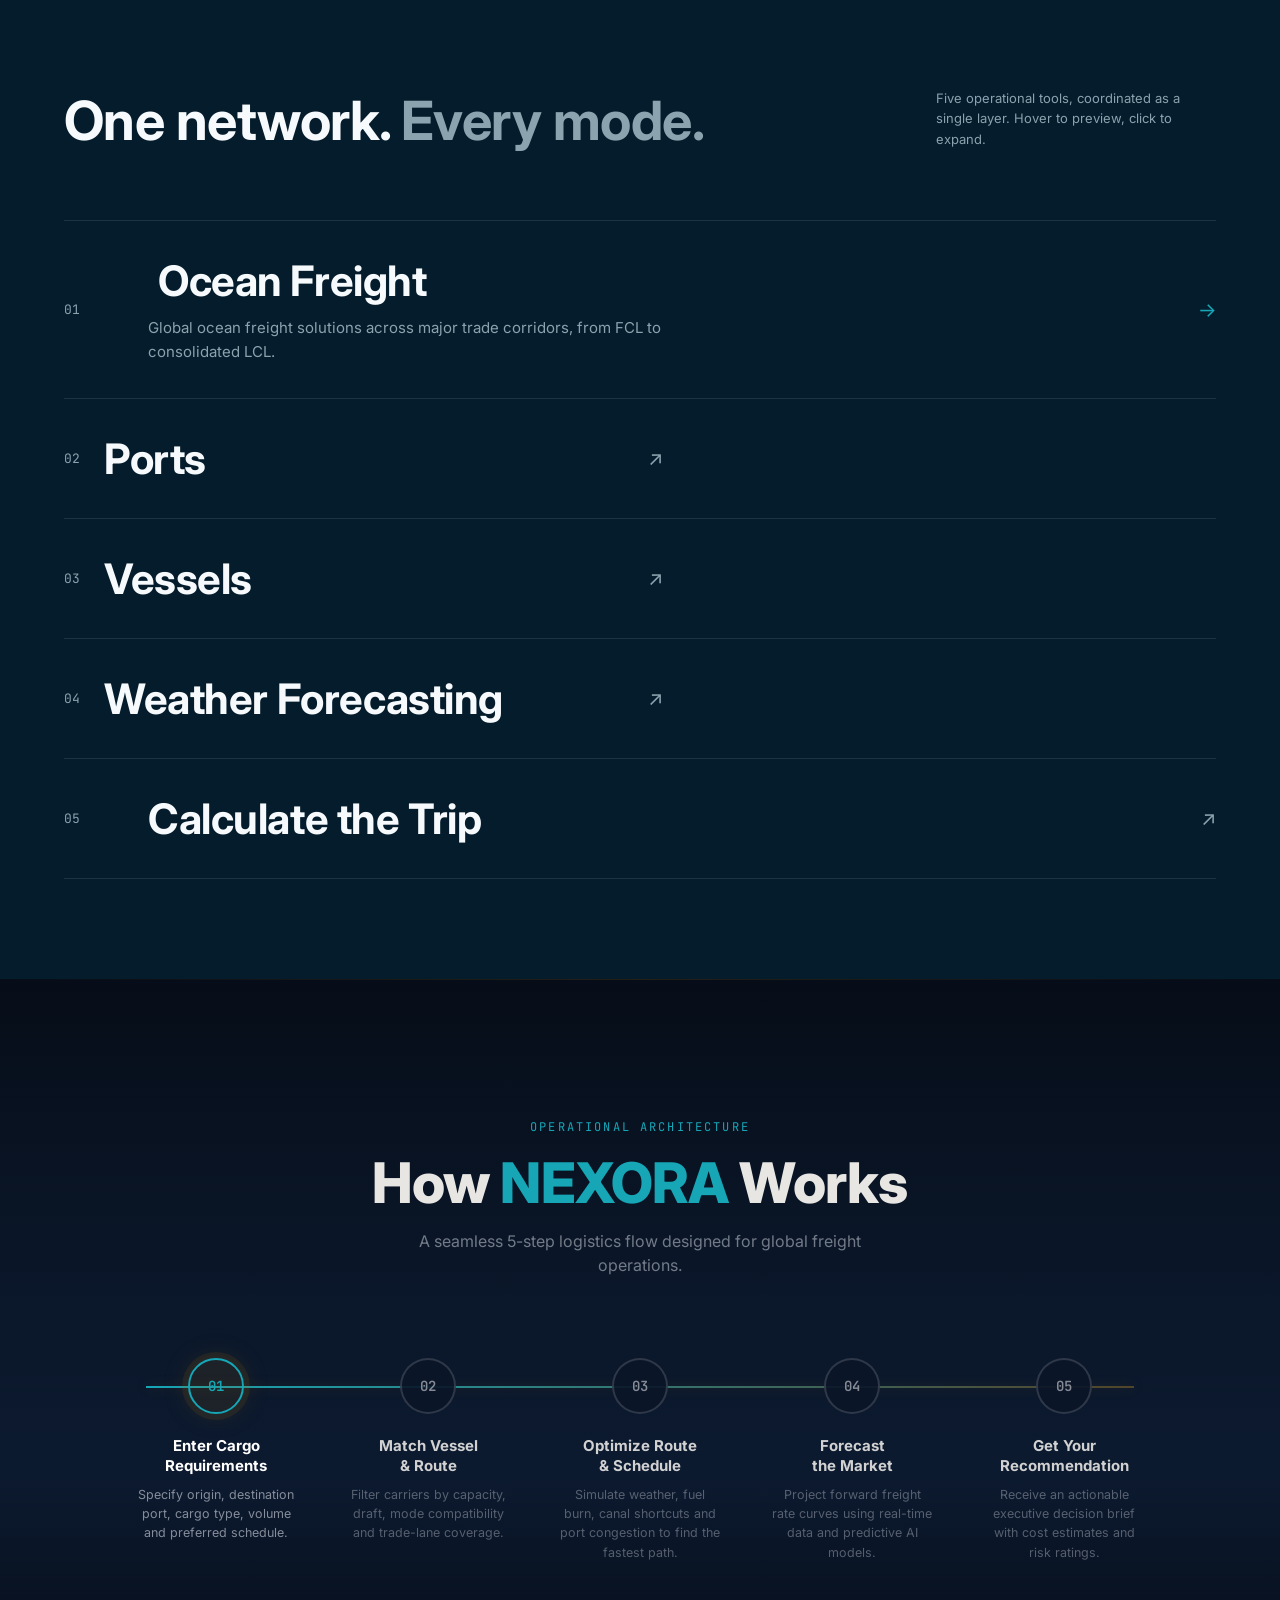
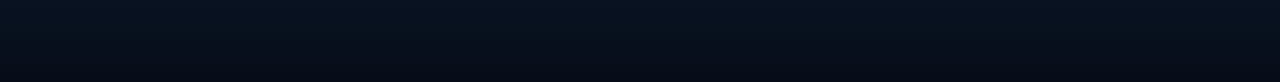
==== commit 3f0fe137: "ui chnaged ailiu" ====
--- a/hackathon/frontend/index.html
+++ b/hackathon/frontend/index.html
@@ -6,7 +6,7 @@
     <meta name="viewport" content="width=device-width, initial-scale=1, viewport-fit=cover">
     <title>Nexora Freight — Global Logistics &amp; Supply Chain Solutions</title>
     <meta name="description"
-        content="Nexora Freight provides global ocean, air, road and rail logistics, freight forwarding, supply-chain visibility and transportation solutions.">
+        content="Nexora Freight provides global ocean logistics, freight forwarding, supply-chain visibility and transportation solutions.">
     <link rel="preconnect" href="https://fonts.googleapis.com">
     <link rel="preconnect" href="https://fonts.gstatic.com" crossorigin>
     <link
@@ -71,39 +71,23 @@
         </div>
     </nav>
 
-    <header class="hero">
-        <div class="hero-video" aria-hidden="true"><canvas id="oceanScene"></canvas>
-            <div class="grain"></div>
-        </div>
-        <div class="wrap">
-            <div class="eyebrow mono"><span>GLOBAL FREIGHT &amp; LOGISTICS</span><span>EST. 2008</span></div>
-            <div class="hero-inner">
-                <div>
-                    <h1 class="headline">Move<br>what<br><em>matters.</em></h1>
-                    <p class="hero-sub">Nexora Freight coordinates ocean, air, road and rail movement for companies who
-                        cannot afford uncertainty in their supply chain.</p>
-                    <div class="hero-ctas">
-                        <a href="#" class="btn btn-primary">REQUEST A QUOTE <span class="arrow">→</span></a>
-                        <a href="#" class="btn btn-ghost">TRACK SHIPMENT <span class="arrow">↗</span></a>
-                    </div>
-                </div>
-                <div class="hud-col mono">
-                    <div class="item">
-                        <div class="label">GLOBAL NETWORK</div>
-                        <div class="val">86 countries</div>
-                    </div>
-                    <div class="item">
-                        <div class="label">ANNUAL VOLUME</div>
-                        <div class="val">1.8M+ TEU</div>
-                    </div>
-                    <div class="item">
-                        <div class="label">ON-TIME PERFORMANCE</div>
-                        <div class="val">98.7%</div>
-                    </div>
-                </div>
+    <header class="hero" style="display: flex; flex-direction: column; justify-content: center; align-items: center; text-align: center; position: relative;">
+        <div class="hero-video" aria-hidden="true">
+            <video id="oceanScene" src="hero-video.mp4" autoplay loop muted playsinline style="position: absolute; inset: 0; width: 100%; height: 100%; object-fit: cover;"></video>
+        </div>
+        <div class="wrap" style="position: relative; z-index: 2; display: flex; flex-direction: column; align-items: center;">
+            <div class="eyebrow mono" style="color: #F8FAFC; justify-content: center;"><span>GLOBAL FREIGHT &amp; LOGISTICS</span><span>EST. 2008</span></div>
+            <h1 class="headline" style="color: #FFFFFF; font-size: clamp(50px, 10vw, 150px); text-shadow: 0 10px 40px rgba(0,0,0,0.5);">Move<br>what<br><em style="color: #16A6B6; text-shadow: 0 0 30px rgba(22,166,182,0.6);">matters.</em></h1>
+            <p class="hero-sub" style="color: #E2E8F0; text-align: center; margin: 24px auto; max-width: 600px;">Nexora Freight coordinates ocean, air, road and rail movement for companies who cannot afford uncertainty in their supply chain.</p>
+            <div class="hero-ctas" style="justify-content: center;">
+                <a href="#" class="btn btn-primary" style="background: #16A6B6; border-color: #16A6B6; color: #FFF; box-shadow: 0 8px 24px rgba(22,166,182,0.4);">REQUEST A QUOTE <span class="arrow">→</span></a>
+                <a href="#" class="btn btn-ghost" style="color: #FFF; border-color: rgba(255,255,255,0.4);">TRACK SHIPMENT <span class="arrow">↗</span></a>
             </div>
         </div>
-        <div class="scroll-cue"><span>SCROLL TO EXPLORE</span><span class="line"></span></div>
+        <div class="scroll-cue" style="position: absolute; bottom: 40px; color: #F8FAFC; left: 50%; transform: translateX(-50%); flex-direction: column; align-items: center; justify-content: center;">
+            <span style="margin-bottom: 12px; font-size: 11px;">SCROLL TO EXPLORE</span>
+            <span class="line" style="height: 60px; width: 1px; background: rgba(255,255,255,0.2); position: relative; overflow: hidden; display: block;"><span style="position: absolute; top: 0; left: 0; width: 100%; height: 30%; background: #16A6B6; animation: scrolldown 2s infinite;"></span></span>
+        </div>
     </header>
 
     <div class="modal-overlay" id="signInOverlay" role="dialog" aria-modal="true" aria-labelledby="signInTitle">
@@ -312,131 +296,6 @@
         const reduced = window.matchMedia('(prefers-reduced-motion: reduce)').matches;
 
         // ---- animated ocean / ship "video" scene ----
-        (function () {
-            const canvas = document.getElementById('oceanScene');
-            const ctx = canvas.getContext('2d');
-            let w, h, dpr = Math.min(window.devicePixelRatio || 1, 2);
-            function resize() {
-                w = canvas.parentElement.offsetWidth; h = canvas.parentElement.offsetHeight;
-                canvas.width = w * dpr; canvas.height = h * dpr;
-                canvas.style.width = w + 'px'; canvas.style.height = h + 'px';
-                ctx.setTransform(dpr, 0, 0, dpr, 0, 0);
-            }
-            resize();
-            window.addEventListener('resize', resize);
-
-            const waves = [
-                { amp: 8, len: 0.022, speed: .014, y: .66, color: 'rgba(38,32,27,0.55)' },
-                { amp: 13, len: 0.017, speed: .010, y: .74, color: 'rgba(24,20,17,0.75)' },
-                { amp: 18, len: 0.013, speed: .007, y: .83, color: 'rgba(14,12,10,0.92)' },
-                { amp: 26, len: 0.010, speed: .005, y: .94, color: 'rgba(8,8,7,1)' }
-            ];
-            const gulls = Array.from({ length: 4 }, (_, i) => ({ x: Math.random(), y: .22 + Math.random() * .12, s: .4 + Math.random() * .4, off: i * 1.7 }));
-            let t = 0;
-            let shipX = -0.18;
-            const smoke = [];
-
-            function drawSun() {
-                const sx = w * 0.7, sy = h * 0.28;
-                const glow = ctx.createRadialGradient(sx, sy, 0, sx, sy, w * 0.32);
-                glow.addColorStop(0, 'rgba(159,107,10,0.35)');
-                glow.addColorStop(1, 'rgba(159,107,10,0)');
-                ctx.fillStyle = glow;
-                ctx.fillRect(0, 0, w, h);
-            }
-
-            function drawGull(g) {
-                const x = ((g.x + t * 0.00006 * g.s) % 1.15) * w - 0.1 * w;
-                const y = g.y * h + Math.sin(t * 0.02 + g.off) * 4;
-                ctx.strokeStyle = 'rgba(200,190,180,0.35)';
-                ctx.lineWidth = 1.4;
-                ctx.beginPath();
-                ctx.moveTo(x - 6, y); ctx.quadraticCurveTo(x, y - 4, x + 6, y);
-                ctx.moveTo(x, y); ctx.quadraticCurveTo(x + 6, y - 4, x + 12, y);
-                ctx.stroke();
-            }
-
-            function drawDistantShip() {
-                const x = w * 0.18, y = h * 0.62;
-                ctx.fillStyle = 'rgba(20,17,15,0.55)';
-                ctx.fillRect(x - 38, y, 76, 7);
-                ctx.fillRect(x - 6, y - 14, 5, 14);
-            }
-
-            function drawShip(x, baseY) {
-                const sx = x * w, sy = baseY * h;
-                ctx.save();
-                ctx.translate(sx, sy);
-                // hull
-                ctx.fillStyle = 'rgba(26,22,19,0.96)';
-                ctx.beginPath();
-                ctx.moveTo(-100, 14); ctx.lineTo(100, 14); ctx.lineTo(82, 30); ctx.lineTo(-82, 30); ctx.closePath();
-                ctx.fill();
-                // containers
-                const colors = ['rgba(73,57,42,0.92)', 'rgba(102,103,103,0.85)', 'rgba(159,107,10,0.55)', 'rgba(52,44,36,0.92)'];
-                for (let i = 0; i < 6; i++) {
-                    ctx.fillStyle = colors[i % colors.length];
-                    ctx.fillRect(-84 + i * 29, -8, 24, 18);
-                }
-                // bridge + funnel
-                ctx.fillStyle = 'rgba(96,80,64,0.95)';
-                ctx.fillRect(68, -28, 16, 38);
-                ctx.fillStyle = 'rgba(40,33,27,0.95)';
-                ctx.fillRect(74, -42, 7, 16);
-                ctx.restore();
-
-                // funnel smoke
-                if (!reduced && Math.random() < 0.35) {
-                    smoke.push({ x: sx + 77, y: sy - 44, life: 0, r: 2 + Math.random() * 2 });
-                }
-            }
-
-            function drawSmoke() {
-                for (let i = smoke.length - 1; i >= 0; i--) {
-                    const p = smoke[i];
-                    p.life += 1; p.y -= 0.35; p.x += 0.12; p.r += 0.03;
-                    const alpha = Math.max(0, 0.18 - p.life * 0.0014);
-                    if (alpha <= 0) { smoke.splice(i, 1); continue; }
-                    ctx.fillStyle = `rgba(180,175,168,${alpha})`;
-                    ctx.beginPath(); ctx.arc(p.x, p.y, p.r, 0, Math.PI * 2); ctx.fill();
-                }
-            }
-
-            function frame() {
-                ctx.clearRect(0, 0, w, h);
-                const g = ctx.createLinearGradient(0, 0, 0, h);
-                g.addColorStop(0, '#0d0c0a'); g.addColorStop(.55, '#0a0908'); g.addColorStop(1, '#040403');
-                ctx.fillStyle = g; ctx.fillRect(0, 0, w, h);
-
-                drawSun();
-                gulls.forEach(drawGull);
-                drawDistantShip();
-
-                if (!reduced) { t += 1; shipX += 0.00022; if (shipX > 1.2) shipX = -0.2; }
-                drawShip(shipX, 0.68);
-                drawSmoke();
-
-                // fog band for depth
-                const fog = ctx.createLinearGradient(0, h * 0.55, 0, h * 0.78);
-                fog.addColorStop(0, 'rgba(10,9,8,0)'); fog.addColorStop(1, 'rgba(10,9,8,0.4)');
-                ctx.fillStyle = fog; ctx.fillRect(0, h * 0.5, w, h * 0.3);
-
-                waves.forEach((wave, i) => {
-                    ctx.beginPath();
-                    ctx.moveTo(0, h);
-                    for (let x = 0; x <= w; x += 8) {
-                        const y = wave.y * h + Math.sin(x * wave.len + t * wave.speed + i) * wave.amp;
-                        ctx.lineTo(x, y);
-                    }
-                    ctx.lineTo(w, h); ctx.closePath();
-                    ctx.fillStyle = wave.color;
-                    ctx.fill();
-                });
-
-                if (!reduced) requestAnimationFrame(frame);
-            }
-            frame();
-        })();
 
         // ---- services accordion + cursor preview ----
         const rows = document.querySelectorAll('.service-row');
--- a/hackathon/frontend/style.css
+++ b/hackathon/frontend/style.css
@@ -1,11 +1,11 @@
 :root {
-    --bg: #080807;
-    --off: #FDFDFD;
-    --text-sec: #989798;
-    --brown: #49392A;
-    --muted: #666767;
-    --accent: #9F6B0A;
-    --beige: #D4C7B6;
+    --bg: #041C2C;
+    --off: #F7FAFC;
+    --text-sec: #8BA3AE;
+    --brown: #062A3A;
+    --muted: #214454;
+    --accent: #16A6B6;
+    --beige: #22D3D8;
     box-sizing: border-box;
     padding-top: env(safe-area-inset-top, 0px);
     padding-bottom: env(safe-area-inset-bottom, 0px);
@@ -71,9 +71,9 @@
 }
 
 nav.scrolled {
-    background: rgba(8, 8, 7, .82);
+    background: rgba(4, 28, 44, .9);
     backdrop-filter: blur(10px);
-    border-bottom: 1px solid rgba(255, 255, 255, .08)
+    border-bottom: 1px solid rgba(247, 250, 252, .1);
 }
 
 nav .row {
@@ -92,8 +92,9 @@
 
 .logo span {
     display: block;
-    color: var(--text-sec);
-    font-weight: 500
+    color: var(--beige);
+    font-weight: 500;
+    text-shadow: 0 0 10px rgba(34, 211, 216, 0.4);
 }
 
 .nav-links {
@@ -163,9 +164,10 @@
 }
 
 .btn-primary {
-    background: var(--off);
-    color: var(--bg);
-    border: 1px solid var(--off)
+    background: var(--accent);
+    color: #F7FAFC;
+    border: 1px solid var(--accent);
+    box-shadow: 0 0 15px rgba(22, 166, 182, 0.4);
 }
 
 .btn-primary:hover {
@@ -228,12 +230,13 @@
     overflow: hidden
 }
 
-.hero-video canvas {
+.hero-video video {
     position: absolute;
     inset: 0;
     width: 100%;
     height: 100%;
     display: block;
+    object-fit: cover;
     animation: kenburns 42s ease-in-out infinite alternate;
     transform-origin: 60% 55%;
 }
@@ -261,9 +264,9 @@
     content: '';
     position: absolute;
     inset: 0;
-    background: linear-gradient(180deg, rgba(8, 8, 7, .5) 0%, rgba(8, 8, 7, .25) 42%, rgba(8, 8, 7, .9) 100%),
-        linear-gradient(90deg, rgba(8, 8, 7, .78) 0%, rgba(8, 8, 7, .1) 48%, rgba(8, 8, 7, .2) 100%),
-        radial-gradient(ellipse 60% 45% at 68% 30%, rgba(159, 107, 10, .12), transparent 70%);
+    background: linear-gradient(180deg, rgba(4, 28, 44, .2) 0%, rgba(4, 28, 44, .1) 42%, rgba(4, 28, 44, .7) 100%),
+        linear-gradient(90deg, rgba(4, 28, 44, .4) 0%, rgba(4, 28, 44, .05) 48%, rgba(4, 28, 44, .1) 100%),
+        radial-gradient(ellipse 60% 45% at 68% 30%, rgba(34, 211, 216, .15), transparent 70%);
 }
 
 .hero-inner {
@@ -295,11 +298,13 @@
     font-weight: 800;
     letter-spacing: -.02em;
     text-transform: uppercase;
+    text-shadow: 0 10px 30px rgba(4, 28, 44, 0.8);
 }
 
 h1.headline em {
     font-style: normal;
-    color: var(--text-sec)
+    color: var(--beige);
+    text-shadow: 0 0 20px rgba(34, 211, 216, 0.5);
 }
 
 .hero-sub {
@@ -336,8 +341,9 @@
 }
 
 .hud-col .item {
-    border-right: 1px solid rgba(159, 107, 10, .4);
-    padding-right: 14px
+    border-right: 1px solid rgba(34, 211, 216, .4);
+    padding-right: 14px;
+    text-shadow: 0 0 10px rgba(34, 211, 216, 0.2);
 }
 
 .hud-col .item .label {
@@ -349,7 +355,9 @@
 .hud-col .item .val {
     font-size: 20px;
     font-weight: 600;
-    margin-top: 4px
+    margin-top: 4px;
+    color: var(--off);
+    text-shadow: 0 0 12px rgba(247, 250, 252, 0.3);
 }
 
 .scroll-cue {
@@ -385,7 +393,8 @@
     left: 0;
     width: 100%;
     height: 40%;
-    background: var(--off);
+    background: var(--beige);
+    box-shadow: 0 0 8px var(--beige);
     animation: scrolldown 2.2s ease-in-out infinite
 }
 
